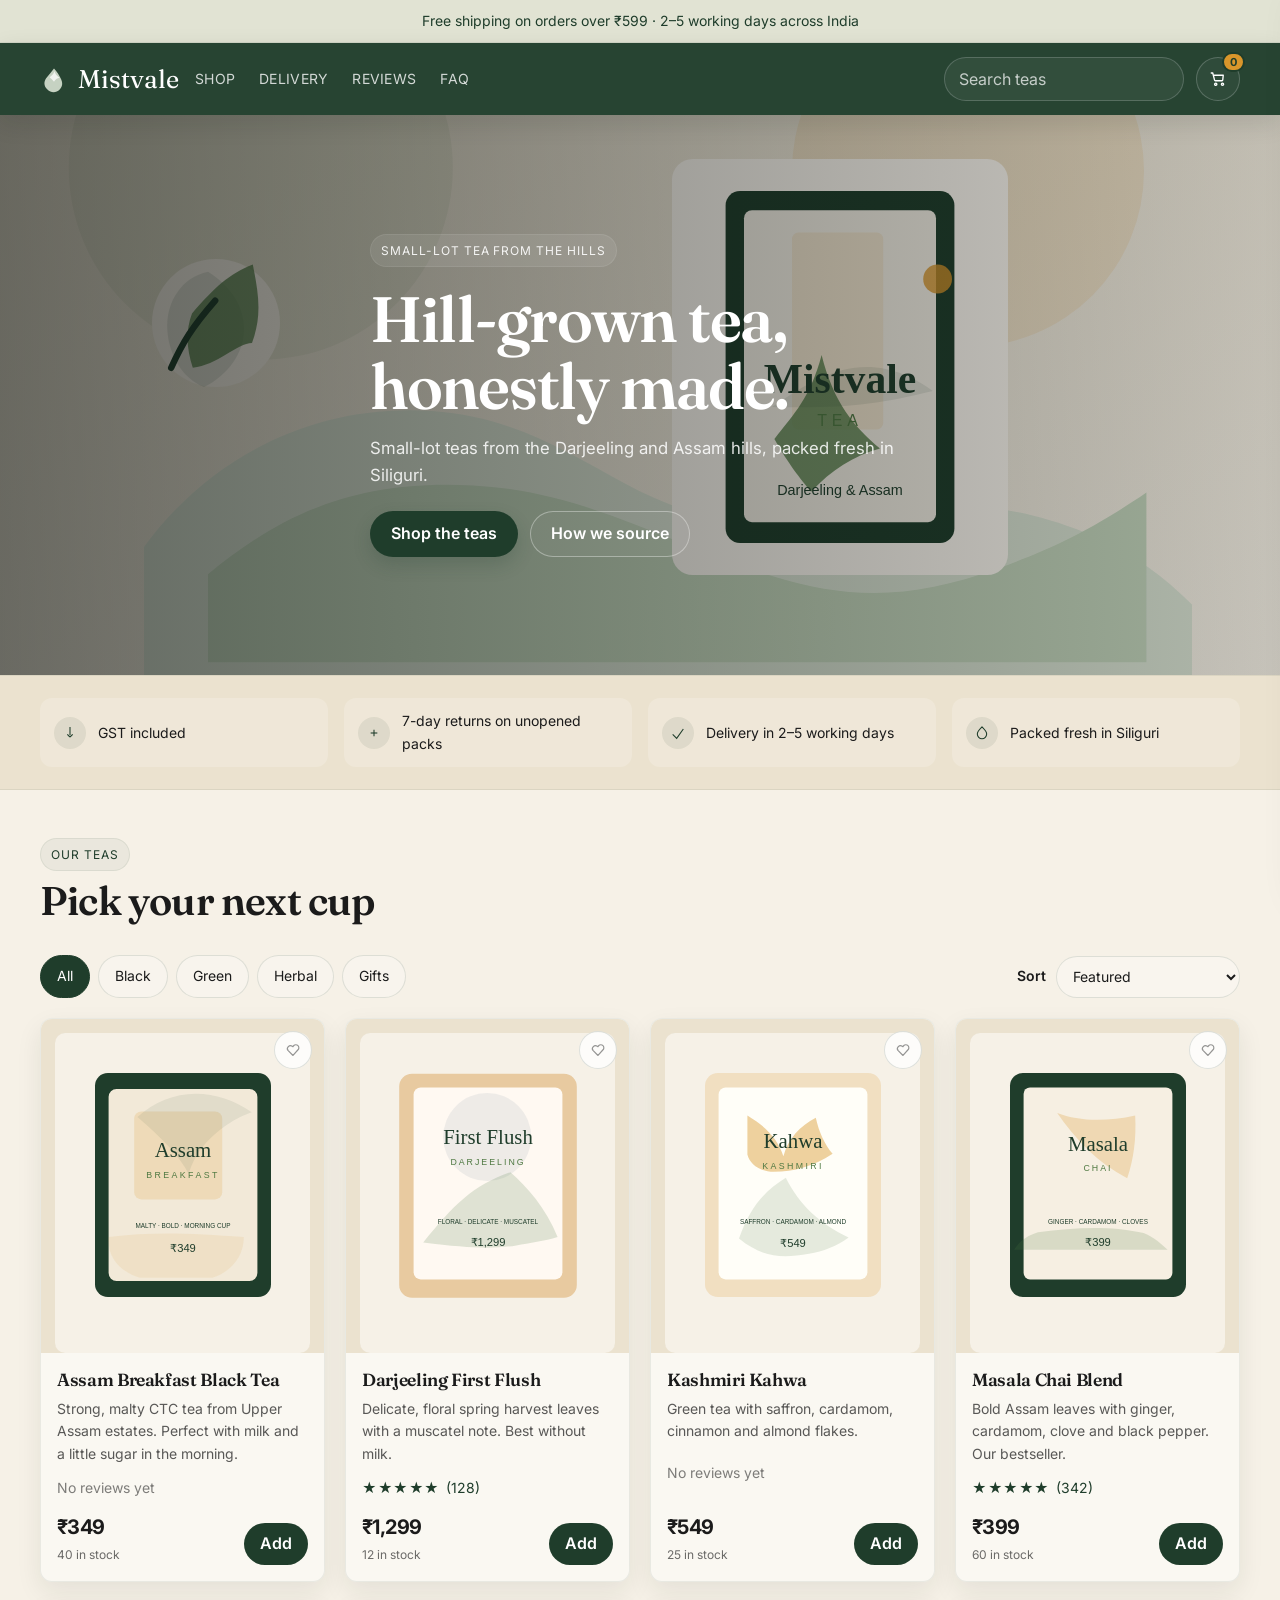
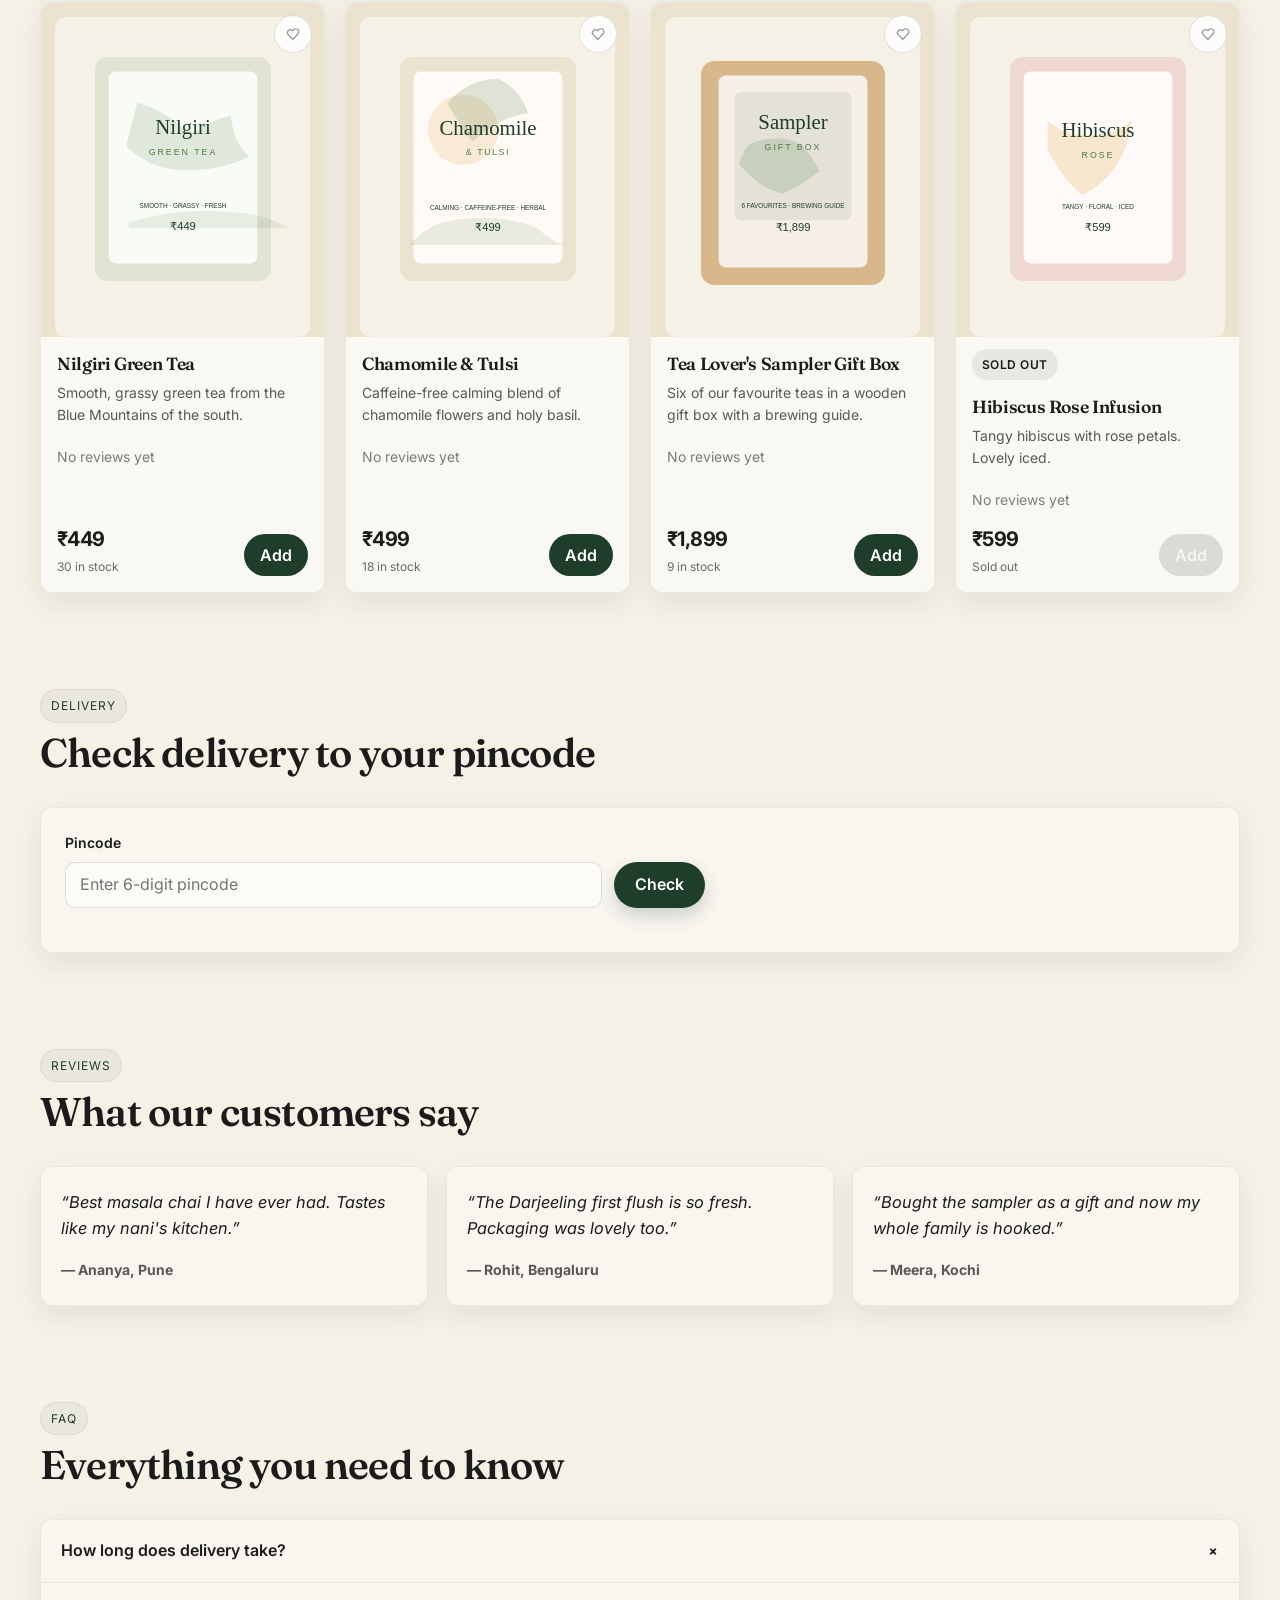
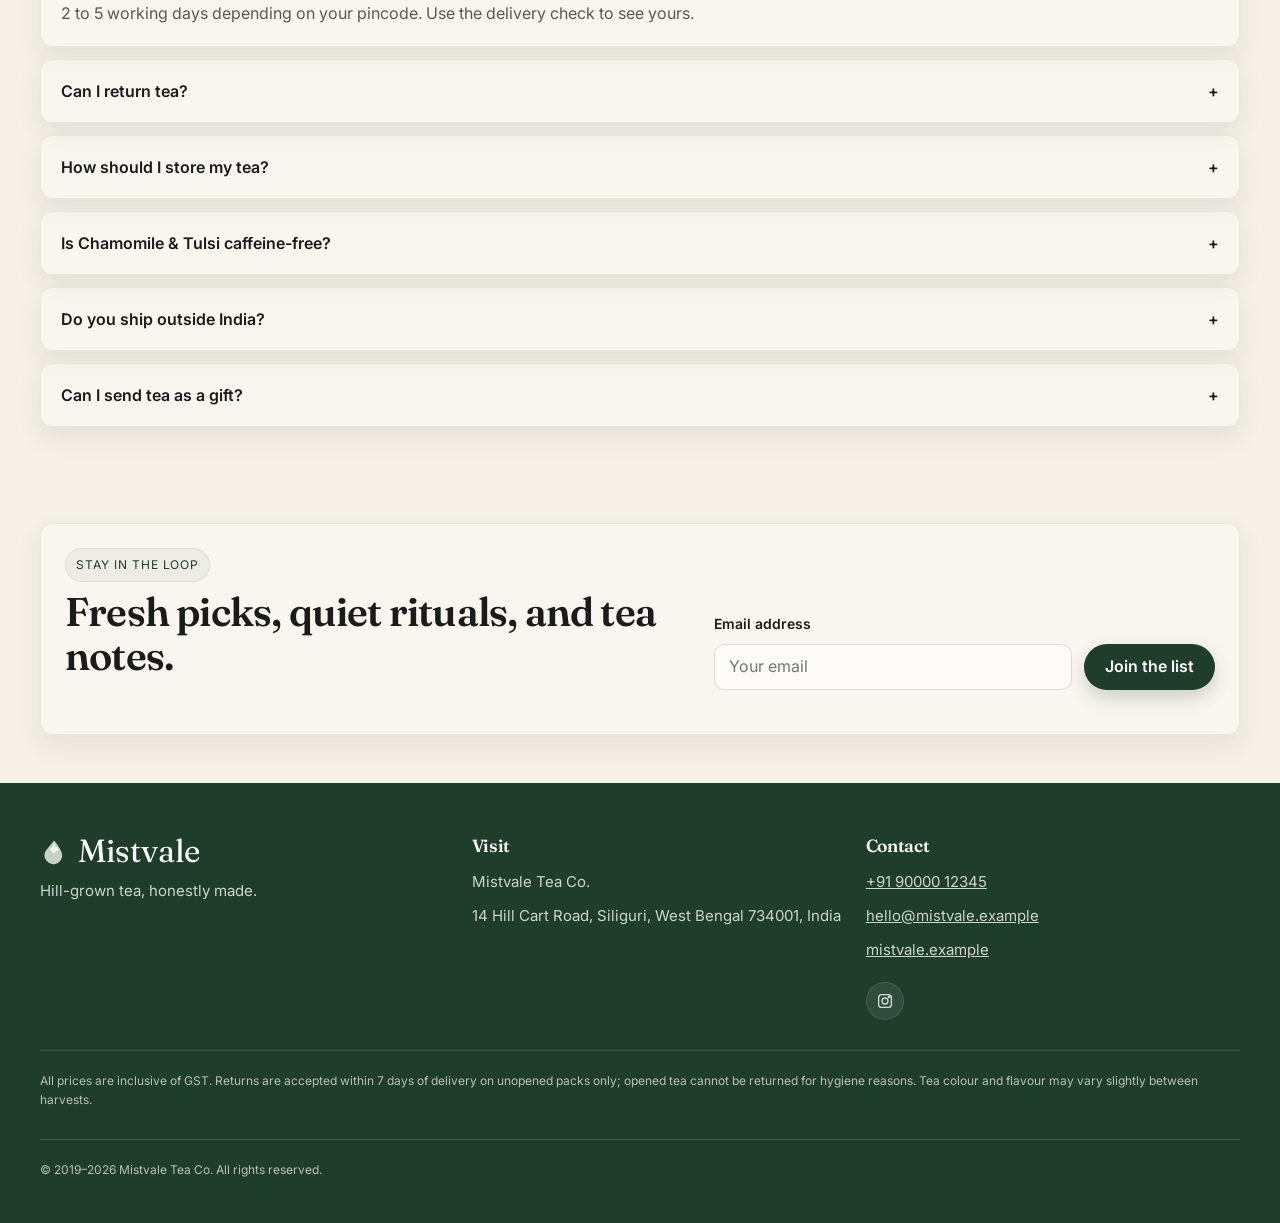
==== index.html @ 75af0602 "commpleted assessment" ====
﻿<!DOCTYPE html>
<html lang="en">
<head>
  <meta charset="utf-8">
  <meta name="viewport" content="width=device-width, initial-scale=1">
  <title>Mistvale Tea Co. — Hill-grown tea from Darjeeling & Assam</title>
  <meta name="description" content="Mistvale Tea Co. brings small-lot, hill-grown teas from Darjeeling and Assam to your cup. Discover black, green, herbal and gift blends made with care.">
  <link rel="canonical" href="https://mistvale.example/">
  <meta property="og:type" content="website">
  <meta property="og:title" content="Mistvale Tea Co. — Hill-grown tea from Darjeeling & Assam">
  <meta property="og:description" content="Hill-grown tea, honestly made. Small-lot teas from the Darjeeling and Assam hills, packed fresh in Siliguri.">
  <meta property="og:url" content="https://mistvale.example/">
  <meta property="og:image" content="https://mistvale.example/images/hero.svg">
  <meta property="og:site_name" content="Mistvale Tea Co.">
  <meta property="og:locale" content="en_IN">
  <meta name="twitter:card" content="summary_large_image">
  <meta name="twitter:title" content="Mistvale Tea Co. — Hill-grown tea from Darjeeling & Assam">
  <meta name="twitter:description" content="Hill-grown tea, honestly made. Small-lot teas from the Darjeeling and Assam hills, packed fresh in Siliguri.">
  <meta name="twitter:image" content="https://mistvale.example/images/hero.svg">
  <link rel="preconnect" href="https://fonts.googleapis.com">
  <link rel="preconnect" href="https://fonts.gstatic.com" crossorigin>
  <link rel="stylesheet" href="https://fonts.googleapis.com/css2?family=Fraunces:opsz,wght@9..144,400;9..144,600&family=Inter:wght@400;500;600;700&display=swap">
  <link rel="stylesheet" href="style.css">
</head>
<body>
  <div class="announcement">Free shipping on orders over ₹599 · 2–5 working days across India</div>

  <header class="header">
    <div class="container header-inner">
      <a href="#top" class="brand-mark" aria-label="Mistvale home">
        <svg viewBox="0 0 64 64" aria-hidden="true" focusable="false">
          <path d="M32 8c7 8 12 15 16 24 4 9 4 17-3 24-8 8-20 8-28 0-8-8-9-17-3-26C20 23 26 16 32 8z" fill="currentColor" opacity="0.9"/>
          <path d="M22 28c5-4 9-7 11-14 2 7 6 11 12 15-6 1-10 4-13 9-3-4-7-7-10-10z" fill="rgba(255,255,255,0.75)"/>
        </svg>
        <span>Mistvale</span>
      </a>

      <nav class="header-nav" aria-label="Main navigation">
        <a href="#shop">Shop</a>
        <a href="#delivery">Delivery</a>
        <a href="#reviews">Reviews</a>
        <a href="#faq">FAQ</a>
      </nav>

      <div class="header-tools">
        <label class="sr-only" for="header-search">Search teas</label>
        <input id="header-search" class="head-search" type="search" placeholder="Search teas" aria-label="Search teas">
        <button class="cart-toggle" type="button" id="cart-button" aria-label="Open cart">
          <svg width="18" height="18" viewBox="0 0 24 24" fill="none" aria-hidden="true" stroke="currentColor" stroke-width="1.8" stroke-linecap="round" stroke-linejoin="round"><circle cx="9" cy="19" r="1.5"></circle><circle cx="18" cy="19" r="1.5"></circle><path d="M3 4h2l2.4 9.5a1 1 0 0 0 1 .8h8.9a1 1 0 0 0 1-.76L19 7H7"></path></svg>
          <span class="cart-badge" id="cart-count" aria-live="polite">0</span>
        </button>
      </div>
    </div>
  </header>

  <main id="top">
    <section class="hero" aria-labelledby="hero-title">
      <div class="container hero-content">
        <div class="eyebrow">Small-lot tea from the hills</div>
        <h1 id="hero-title">Hill-grown tea, honestly made.</h1>
        <p>Small-lot teas from the Darjeeling and Assam hills, packed fresh in Siliguri.</p>
        <div class="hero-actions">
          <a class="btn" href="#shop">Shop the teas</a>
          <a class="btn-secondary" href="#about">How we source</a>
        </div>
      </div>
    </section>

    <section class="trust-strip" aria-label="Trust promises">
      <div class="container trust-list">
        <div class="trust-item"><span class="icon-box"><svg width="16" height="16" viewBox="0 0 24 24" fill="none" aria-hidden="true" stroke="currentColor" stroke-width="1.6"><path d="M12 3v12"></path><path d="M12 18l-4-4"></path><path d="M12 18l4-4"></path></svg></span> GST included</div>
        <div class="trust-item"><span class="icon-box"><svg width="16" height="16" viewBox="0 0 24 24" fill="none" aria-hidden="true" stroke="currentColor" stroke-width="1.6"><path d="M7 12h10"></path><path d="M12 7v10"></path></svg></span> 7-day returns on unopened packs</div>
        <div class="trust-item"><span class="icon-box"><svg width="16" height="16" viewBox="0 0 24 24" fill="none" aria-hidden="true" stroke="currentColor" stroke-width="1.6"><path d="M4 14l6 6 10-14"></path></svg></span> Delivery in 2–5 working days</div>
        <div class="trust-item"><span class="icon-box"><svg width="16" height="16" viewBox="0 0 24 24" fill="none" aria-hidden="true" stroke="currentColor" stroke-width="1.6"><path d="M12 3c3.5 3.5 7 6.5 7 10.5A7 7 0 1 1 5 13.5C5 9.5 8.5 6.5 12 3z"></path></svg></span> Packed fresh in Siliguri</div>
      </div>
    </section>

    <section class="section" id="shop">
      <div class="container">
        <div class="shop-header">
          <div>
            <p class="eyebrow" style="background: rgba(31,61,43,0.05); color: var(--tea-green); border-color: rgba(31,61,43,0.08); margin-bottom: 8px;">Our teas</p>
            <h2>Pick your next cup</h2>
          </div>
        </div>

        <div class="shop-controls">
          <div class="chip-row" id="category-filters" aria-label="Shop filters">
            <button class="chip active" type="button" data-category="all">All</button>
            <button class="chip" type="button" data-category="Black">Black</button>
            <button class="chip" type="button" data-category="Green">Green</button>
            <button class="chip" type="button" data-category="Herbal">Herbal</button>
            <button class="chip" type="button" data-category="Gifts">Gifts</button>
          </div>

          <div class="sort-wrap">
            <label for="sort-select">Sort</label>
            <select id="sort-select" aria-label="Sort products">
              <option value="featured">Featured</option>
              <option value="low">Price: low to high</option>
              <option value="high">Price: high to low</option>
              <option value="name">Name</option>
            </select>
          </div>
        </div>

        <div class="product-grid" id="product-grid" aria-live="polite"></div>
        <div id="empty-state" class="empty-state" hidden>No teas match that search yet. Try another blend or reset the filters.</div>
      </div>
    </section>

    <section class="section" id="delivery">
      <div class="container">
        <div class="shop-header">
          <div>
            <p class="eyebrow" style="background: rgba(31,61,43,0.05); color: var(--tea-green); border-color: rgba(31,61,43,0.08); margin-bottom: 8px;">Delivery</p>
            <h2>Check delivery to your pincode</h2>
          </div>
        </div>

        <div class="panel">
          <div class="delivery-box">
            <div class="field">
              <label for="delivery-pin">Pincode</label>
              <input id="delivery-pin" type="text" inputmode="numeric" maxlength="6" aria-describedby="delivery-result" placeholder="Enter 6-digit pincode">
            </div>
            <button class="btn" id="check-pin" type="button">Check</button>
          </div>
          <div id="delivery-result" class="delivery-result" aria-live="polite" role="status"></div>
        </div>
      </div>
    </section>

    <section class="section" id="reviews">
      <div class="container">
        <div class="shop-header">
          <div>
            <p class="eyebrow" style="background: rgba(31,61,43,0.05); color: var(--tea-green); border-color: rgba(31,61,43,0.08); margin-bottom: 8px;">Reviews</p>
            <h2>What our customers say</h2>
          </div>
        </div>

        <div class="reviews-grid">
          <article class="review-card">
            <p>“Best masala chai I have ever had. Tastes like my nani's kitchen.”</p>
            <strong>— Ananya, Pune</strong>
          </article>
          <article class="review-card">
            <p>“The Darjeeling first flush is so fresh. Packaging was lovely too.”</p>
            <strong>— Rohit, Bengaluru</strong>
          </article>
          <article class="review-card">
            <p>“Bought the sampler as a gift and now my whole family is hooked.”</p>
            <strong>— Meera, Kochi</strong>
          </article>
        </div>
      </div>
    </section>

    <section class="section" id="faq">
      <div class="container">
        <div class="shop-header">
          <div>
            <p class="eyebrow" style="background: rgba(31,61,43,0.05); color: var(--tea-green); border-color: rgba(31,61,43,0.08); margin-bottom: 8px;">FAQ</p>
            <h2>Everything you need to know</h2>
          </div>
        </div>

        <div class="faq-list">
          <details class="faq-item" open>
            <summary><span>How long does delivery take?</span><span aria-hidden="true">+</span></summary>
            <div class="faq-answer">2 to 5 working days depending on your pincode. Use the delivery check to see yours.</div>
          </details>
          <details class="faq-item">
            <summary><span>Can I return tea?</span><span aria-hidden="true">+</span></summary>
            <div class="faq-answer">Unopened packs can be returned within 7 days of delivery. Opened tea cannot be returned for hygiene reasons.</div>
          </details>
          <details class="faq-item">
            <summary><span>How should I store my tea?</span><span aria-hidden="true">+</span></summary>
            <div class="faq-answer">In an airtight container, away from light, heat and strong smells. It tastes best within 6 months of opening.</div>
          </details>
          <details class="faq-item">
            <summary><span>Is Chamomile &amp; Tulsi caffeine-free?</span><span aria-hidden="true">+</span></summary>
            <div class="faq-answer">Yes, it is a caffeine-free herbal blend.</div>
          </details>
          <details class="faq-item">
            <summary><span>Do you ship outside India?</span><span aria-hidden="true">+</span></summary>
            <div class="faq-answer">Not yet. We currently deliver within India only.</div>
          </details>
          <details class="faq-item">
            <summary><span>Can I send tea as a gift?</span><span aria-hidden="true">+</span></summary>
            <div class="faq-answer">Yes. The Tea Lover's Sampler comes in a wooden gift box with a brewing guide.</div>
          </details>
        </div>
      </div>
    </section>

    <section class="section" id="newsletter">
      <div class="container">
        <div class="newsletter-wrap">
          <div class="newsletter-inner">
            <div>
              <p class="eyebrow" style="background: rgba(31,61,43,0.05); color: var(--tea-green); border-color: rgba(31,61,43,0.08); margin-bottom: 8px;">Stay in the loop</p>
              <h2>Fresh picks, quiet rituals, and tea notes.</h2>
            </div>
            <form class="newsletter-form" id="newsletter-form" novalidate>
              <div class="field newsletter-field">
                <label for="newsletter-email">Email address</label>
                <input id="newsletter-email" type="email" placeholder="Your email" aria-describedby="newsletter-message">
              </div>
              <button class="btn" type="submit">Join the list</button>
            </form>
          </div>
          <div id="newsletter-message" class="form-message" aria-live="polite"></div>
        </div>
      </div>
    </section>
  </main>

  <footer class="footer">
    <div class="container">
      <div class="footer-grid">
        <div class="footer-brand">
          <div class="brand-mark" aria-label="Mistvale Tea Co.">
            <svg viewBox="0 0 64 64" aria-hidden="true" focusable="false">
              <path d="M32 8c7 8 12 15 16 24 4 9 4 17-3 24-8 8-20 8-28 0-8-8-9-17-3-26C20 23 26 16 32 8z" fill="currentColor" opacity="0.9"/>
              <path d="M22 28c5-4 9-7 11-14 2 7 6 11 12 15-6 1-10 4-13 9-3-4-7-7-10-10z" fill="rgba(255,255,255,0.75)"/>
            </svg>
            <span>Mistvale</span>
          </div>
          <p>Hill-grown tea, honestly made.</p>
        </div>

        <div class="footer-col">
          <h3>Visit</h3>
          <p>Mistvale Tea Co.</p>
          <p>14 Hill Cart Road, Siliguri, West Bengal 734001, India</p>
        </div>

        <div class="footer-col">
          <h3>Contact</h3>
          <p><a href="tel:+919000012345">+91 90000 12345</a></p>
          <p><a href="mailto:hello@mistvale.example">hello@mistvale.example</a></p>
          <p><a href="https://mistvale.example">mistvale.example</a></p>
          <div class="footer-socials">
            <a class="social-link" href="https://instagram.com/mistvale.example" aria-label="Mistvale on Instagram">
              <svg width="18" height="18" viewBox="0 0 24 24" fill="none" aria-hidden="true" stroke="currentColor" stroke-width="1.8"><rect x="3.5" y="3.5" width="17" height="17" rx="4"></rect><circle cx="12" cy="12" r="4"></circle><circle cx="17.5" cy="6.5" r="1"></circle></svg>
            </a>
          </div>
        </div>
      </div>

      <p class="legal">All prices are inclusive of GST. Returns are accepted within 7 days of delivery on unopened packs only; opened tea cannot be returned for hygiene reasons. Tea colour and flavour may vary slightly between harvests.</p>
      <p class="legal">© 2019–2026 Mistvale Tea Co. All rights reserved.</p>
    </div>
  </footer>

  <div class="cart-overlay" id="cart-overlay" aria-hidden="true"></div>

  <aside class="cart-drawer" id="cart-drawer" aria-label="Shopping cart" aria-live="polite">
    <div class="cart-header">
      <h3>Your cart</h3>
      <button class="icon-button" type="button" aria-label="Close cart" id="close-cart" style="width:36px;height:36px;border:none;border-radius:50%;background:rgba(31,61,43,0.08);color:var(--ink);font-size:1.5rem;line-height:1;">×</button>
    </div>
    <div class="cart-body">
      <div id="cart-items"></div>
    </div>
    <div class="cart-footer">
      <div class="cart-totals" id="cart-totals"></div>
      <div class="coupon-form">
        <label class="sr-only" for="coupon-input">Coupon code</label>
        <input id="coupon-input" type="text" placeholder="Coupon code">
        <button class="btn" id="apply-coupon" type="button">Apply</button>
      </div>
      <p class="shipping-alert" id="shipping-alert"></p>
      <button class="btn" id="checkout-button" type="button">Checkout</button>
    </div>
  </aside>

  <div class="quickview" id="quickview" aria-hidden="true">
    <div class="quickview-card" role="dialog" aria-modal="true" aria-label="Quick view product">
      <button class="quickview-close" type="button" id="close-quickview" aria-label="Close product quick view">×</button>
      <div class="quickview-grid" id="quickview-content"></div>
    </div>
  </div>

  <div id="toast" class="toast" aria-live="polite" role="status"></div>

  <form id="checkout-form" action="https://mistvale.example/cart/checkout" method="POST" style="display:none;">
    <input type="hidden" name="items">
    <input type="hidden" name="coupon">
  </form>

  <script src="script.js" defer></script>
</body>
</html>
---- style.css ----
:root {
  --tea-green: #1f3d2b;
  --leaf: #4f7942;
  --cream: #f6f1e7;
  --parchment: #ebe2cf;
  --saffron: #d9962b;
  --ink: #1b1b1b;
  --error: #b3261e;
  --muted: rgba(27, 27, 27, 0.72);
  --line: rgba(31, 61, 43, 0.12);
  --shadow: 0 10px 26px rgba(24, 32, 25, 0.08);
  --radius: 12px;
  --max-width: 1200px;
  --transition-duration: 220ms;
}

* { box-sizing: border-box; }

html { scroll-behavior: smooth; }

body {
  margin: 0;
  background: var(--cream);
  color: var(--ink);
  font-family: 'Inter', Arial, sans-serif;
  font-size: 16px;
  line-height: 1.6;
  text-rendering: optimizeLegibility;
  -webkit-font-smoothing: antialiased;
}

img { max-width: 100%; display: block; }

a { color: inherit; }
button, input, select { font: inherit; }
button { cursor: pointer; }
input, select { border: 1px solid var(--line); border-radius: 10px; background: #fff; color: var(--ink); }
[disabled] { cursor: not-allowed; opacity: 0.6; }

h1, h2, h3, h4 { margin: 0 0 12px; font-family: 'Fraunces', Georgia, serif; font-weight: 600; letter-spacing: -0.02em; }
h1 { font-size: clamp(40px, 6vw, 64px); line-height: 1.05; }
h2 { font-size: clamp(28px, 4vw, 40px); line-height: 1.1; }
h3 { font-size: 22px; line-height: 1.2; }
p { margin: 0 0 16px; }

.container {
  width: min(var(--max-width), calc(100% - 32px));
  margin: 0 auto;
}

.sr-only {
  position: absolute;
  width: 1px;
  height: 1px;
  padding: 0;
  margin: -1px;
  overflow: hidden;
  clip: rect(0, 0, 0, 0);
  white-space: nowrap;
  border: 0;
}

.announcement {
  background: rgba(79, 121, 66, 0.12);
  border-bottom: 1px solid rgba(31, 61, 43, 0.08);
  color: var(--tea-green);
  font-size: 14px;
  text-align: center;
  padding: 10px 16px;
}

.header {
  position: sticky;
  top: 0;
  z-index: 30;
  background: rgba(31, 61, 43, 0.96);
  backdrop-filter: blur(8px);
  color: #fff;
  box-shadow: 0 8px 24px rgba(16, 22, 19, 0.12);
}

.header-inner {
  display: flex;
  align-items: center;
  justify-content: space-between;
  min-height: 72px;
  gap: 16px;
}

.brand-mark {
  display: inline-flex;
  align-items: center;
  gap: 10px;
  color: #fff;
  text-decoration: none;
  font-family: 'Fraunces', Georgia, serif;
  font-size: 1.6rem;
  line-height: 1;
}

.brand-mark svg {
  width: 28px;
  height: 28px;
  color: #d8e2d2;
}

.header-nav {
  display: flex;
  align-items: center;
  gap: 24px;
  color: rgba(255, 255, 255, 0.8);
  font-size: 14px;
  letter-spacing: 0.02em;
  text-transform: uppercase;
}

.header-nav a {
  text-decoration: none;
  transition: color var(--transition-duration) ease;
}

.header-nav a:hover,
.header-nav a:focus-visible { color: #fff; }

.header-tools {
  display: flex;
  align-items: center;
  gap: 12px;
  margin-left: auto;
}

.search-trigger {
  display: inline-flex;
  align-items: center;
  justify-content: center;
  width: 44px;
  height: 44px;
  border-radius: 999px;
  border: 1px solid rgba(255, 255, 255, 0.2);
  background: rgba(255, 255, 255, 0.04);
  color: #fff;
  transition: background-color var(--transition-duration) ease, transform var(--transition-duration) ease, border-color var(--transition-duration) ease;
}

.head-search {
  width: min(240px, 38vw);
  border: 1px solid rgba(255, 255, 255, 0.18);
  background: rgba(255, 255, 255, 0.05);
  color: #fff;
  height: 44px;
  padding: 0 14px;
  border-radius: 999px;
  outline: none;
  transition: border-color var(--transition-duration) ease, box-shadow var(--transition-duration) ease;
}

.head-search::placeholder { color: rgba(255, 255, 255, 0.72); }
.head-search:focus-visible {
  border-color: var(--saffron);
  box-shadow: 0 0 0 2px rgba(217, 150, 43, 0.35);
}

.cart-toggle {
  position: relative;
  width: 44px;
  height: 44px;
  border: 1px solid rgba(255,255,255,0.2);
  border-radius: 50%;
  display: inline-flex;
  align-items: center;
  justify-content: center;
  background: rgba(255,255,255,0.04);
  color: #fff;
  transition: background-color var(--transition-duration) ease, transform var(--transition-duration) ease;
}

.cart-badge {
  position: absolute;
  top: -6px;
  right: -6px;
  min-width: 20px;
  height: 20px;
  border-radius: 999px;
  background: var(--saffron);
  color: var(--tea-green);
  font-size: 11px;
  font-weight: 700;
  display: grid;
  place-items: center;
  padding: 0 6px;
  border: 2px solid var(--tea-green);
}

.header-button:hover,
.cart-toggle:hover,
.search-trigger:hover { transform: translateY(-1px); }

.section {
  padding: 48px 0;
}

.hero {
  position: relative;
  background: url('images/hero.svg') center/cover no-repeat;
  min-height: 560px;
  display: flex;
  align-items: center;
  isolation: isolate;
}

.hero::before {
  content: "";
  position: absolute;
  inset: 0;
  background: linear-gradient(90deg, rgba(9, 14, 12, 0.58), rgba(9, 14, 12, 0.2));
  z-index: -1;
}

.hero-content {
  max-width: 540px;
  color: #fff;
  padding: 48px 0;
}

.eyebrow {
  display: inline-flex;
  align-items: center;
  gap: 8px;
  background: rgba(255,255,255,0.08);
  border: 1px solid rgba(255,255,255,0.08);
  border-radius: 999px;
  padding: 6px 10px;
  color: rgba(255,255,255,0.9);
  font-size: 12px;
  letter-spacing: 0.08em;
  text-transform: uppercase;
  margin-bottom: 18px;
}

.hero p {
  font-size: 1.05rem;
  color: rgba(255,255,255,0.86);
  margin: 16px 0 22px;
}

.hero-actions {
  display: flex;
  flex-wrap: wrap;
  gap: 12px;
  align-items: center;
}

.btn,
.btn-secondary,
.chip,
.qty-button,
.wishlist-btn,
.icon-button {
  transition: background-color var(--transition-duration) ease, border-color var(--transition-duration) ease, color var(--transition-duration) ease, transform var(--transition-duration) ease, box-shadow var(--transition-duration) ease, opacity var(--transition-duration) ease;
}

.btn {
  display: inline-flex;
  align-items: center;
  justify-content: center;
  min-height: 46px;
  padding: 0 20px;
  border: 1px solid transparent;
  border-radius: 999px;
  background: var(--tea-green);
  color: #fff;
  text-decoration: none;
  font-weight: 600;
  box-shadow: 0 8px 18px rgba(31, 61, 43, 0.2);
}

.btn-secondary {
  display: inline-flex;
  align-items: center;
  justify-content: center;
  min-height: 46px;
  padding: 0 20px;
  border: 1px solid rgba(255,255,255,0.35);
  border-radius: 999px;
  background: rgba(255,255,255,0.03);
  color: #fff;
  text-decoration: none;
  font-weight: 600;
}

.btn:hover,
.btn-secondary:hover,
.chip:hover,
.qty-button:hover,
.wishlist-btn:hover,
.icon-button:hover { transform: translateY(-1px); }

.btn:focus-visible,
.btn-secondary:focus-visible,
.chip:focus-visible,
.qty-button:focus-visible,
.wishlist-btn:focus-visible,
.icon-button:focus-visible,
.head-search:focus-visible,
.cart-toggle:focus-visible,
.search-trigger:focus-visible,
input:focus-visible,
select:focus-visible,
summary:focus-visible,
.faq-item:focus-within {
  outline: 2px solid var(--saffron);
  outline-offset: 2px;
}

.btn:active,
.btn-secondary:active,
.chip:active,
.qty-button:active,
.wishlist-btn:active,
.icon-button:active { transform: translateY(0); }

.trust-strip {
  background: var(--parchment);
  border-top: 1px solid rgba(31, 61, 43, 0.08);
  border-bottom: 1px solid rgba(31, 61, 43, 0.08);
}

.trust-list {
  display: grid;
  grid-template-columns: repeat(4, minmax(0, 1fr));
  gap: 16px;
  padding: 22px 0;
}

.trust-item {
  display: flex;
  align-items: center;
  gap: 12px;
  background: rgba(255, 255, 255, 0.18);
  border-radius: var(--radius);
  padding: 12px 14px;
  color: var(--ink);
  font-size: 14px;
}

.icon-box {
  width: 32px;
  height: 32px;
  border-radius: 50%;
  background: rgba(31, 61, 43, 0.08);
  display: grid;
  place-items: center;
  color: var(--tea-green);
  flex-shrink: 0;
}

.shop-header {
  display: flex;
  align-items: end;
  justify-content: space-between;
  gap: 16px;
  margin-bottom: 20px;
}

.shop-controls {
  display: flex;
  flex-wrap: wrap;
  align-items: center;
  justify-content: space-between;
  gap: 16px;
  margin-bottom: 20px;
}

.chip-row {
  display: flex;
  flex-wrap: wrap;
  gap: 8px;
}

.chip {
  border: 1px solid rgba(31, 61, 43, 0.12);
  background: rgba(255,255,255,0.26);
  color: var(--ink);
  border-radius: 999px;
  padding: 9px 16px;
  font-size: 14px;
  min-height: 40px;
}

.chip.active {
  background: var(--tea-green);
  color: #fff;
  border-color: var(--tea-green);
}

.sort-wrap {
  display: flex;
  align-items: center;
  gap: 10px;
  font-size: 14px;
  color: var(--muted);
}

.sort-wrap select {
  min-width: 184px;
  height: 42px;
  padding: 0 12px;
  border-radius: 999px;
  border-color: rgba(31, 61, 43, 0.12);
  background: rgba(255,255,255,0.3);
}

.product-grid {
  display: grid;
  grid-template-columns: repeat(2, minmax(0, 1fr));
  gap: 20px;
  align-items: stretch;
}

.empty-state {
  margin-top: 18px;
  background: rgba(255,255,255,0.38);
  border: 1px solid rgba(31,61,43,0.08);
  border-radius: var(--radius);
  box-shadow: var(--shadow);
  color: var(--muted);
  font-size: 1rem;
  padding: 24px 20px;
  text-align: center;
}

.product-card {
  position: relative;
  display: flex;
  flex-direction: column;
  background: rgba(255,255,255,0.48);
  border: 1px solid rgba(31,61,43,0.08);
  border-radius: var(--radius);
  box-shadow: var(--shadow);
  overflow: hidden;
  transition: transform var(--transition-duration) ease, box-shadow var(--transition-duration) ease;
}

.product-card:hover { transform: translateY(-2px); box-shadow: 0 14px 32px rgba(19, 27, 23, 0.12); }

.wishlist-btn {
  position: absolute;
  top: 12px;
  right: 12px;
  width: 38px;
  height: 38px;
  border: 1px solid rgba(31,61,43,0.14);
  border-radius: 50%;
  background: rgba(255,255,255,0.8);
  color: rgba(27,27,27,0.46);
  display: grid;
  place-items: center;
  z-index: 2;
}

.wishlist-btn[aria-pressed="true"] { color: var(--error); background: rgba(179, 38, 30, 0.08); }

.product-image-wrap {
  background: var(--parchment);
  padding: 14px 14px 0;
}

.product-image {
  width: 100%;
  aspect-ratio: 1;
  object-fit: cover;
  border-radius: 10px;
  cursor: pointer;
  background: rgba(0,0,0,0.03);
}

.badge {
  display: inline-flex;
  align-items: center;
  padding: 6px 10px;
  border-radius: 999px;
  font-size: 12px;
  font-weight: 600;
  letter-spacing: 0.04em;
  text-transform: uppercase;
  background: rgba(31, 61, 43, 0.08);
  color: var(--tea-green);
  margin: 12px 0 0 16px;
  width: fit-content;
}

.badge.sold-out {
  background: rgba(27,27,27,0.08);
  color: var(--ink);
}

.product-body {
  display: flex;
  flex: 1;
  flex-direction: column;
  padding: 16px;
}

.product-meta {
  display: flex;
  justify-content: space-between;
  gap: 12px;
  align-items: center;
  margin-bottom: 8px;
}

.product-name {
  font-size: 1.1rem;
  font-weight: 600;
  font-family: 'Fraunces', Georgia, serif;
  margin: 0;
}

.product-desc {
  color: var(--muted);
  font-size: 14px;
  margin-bottom: 12px;
  min-height: 52px;
}

.rating-row {
  display: flex;
  align-items: center;
  gap: 6px;
  color: var(--tea-green);
  font-size: 14px;
  margin-bottom: 12px;
}

.rating-row .stars { letter-spacing: 0.04em; }
.rating-row.muted { color: rgba(27,27,27,0.56); }

.product-footer {
  display: flex;
  justify-content: space-between;
  align-items: end;
  gap: 16px;
  margin-top: auto;
}

.price-group {
  display: flex;
  flex-direction: column;
  gap: 2px;
}

.price {
  font-size: 1.25rem;
  font-weight: 700;
  color: var(--ink);
  letter-spacing: -0.03em;
}

.stock { color: rgba(27,27,27,0.64); font-size: 12px; }

.product-add {
  border: none;
  border-radius: 999px;
  min-height: 42px;
  padding: 0 16px;
  background: var(--tea-green);
  color: #fff;
  font-weight: 600;
}

.product-add[disabled] {
  background: rgba(31,61,43,0.25);
  color: rgba(255,255,255,0.8);
}

.panel {
  background: rgba(255,255,255,0.38);
  border: 1px solid rgba(31,61,43,0.08);
  border-radius: var(--radius);
  padding: 24px;
  box-shadow: var(--shadow);
}

.delivery-box {
  display: grid;
  grid-template-columns: 1fr auto;
  gap: 12px;
  align-items: end;
  max-width: 640px;
}

.field {
  display: flex;
  flex-direction: column;
  gap: 8px;
}

label {
  font-size: 14px;
  font-weight: 600;
  color: var(--ink);
}

input[type="text"],
input[type="email"],
input[type="number"] {
  width: 100%;
  min-height: 46px;
  padding: 0 14px;
  border-radius: 10px;
  border: 1px solid rgba(31,61,43,0.14);
  background: rgba(255,255,255,0.52);
  color: var(--ink);
}

.delivery-result,
.form-message,
.toast {
  font-size: 14px;
  line-height: 1.5;
  min-height: 20px;
}

.delivery-result.error,
.form-message.error { color: var(--error); }
.delivery-result.success,
.form-message.success { color: var(--leaf); }

.reviews-grid {
  display: grid;
  grid-template-columns: repeat(3, minmax(0, 1fr));
  gap: 18px;
}

.review-card {
  background: rgba(255,255,255,0.38);
  border: 1px solid rgba(31,61,43,0.08);
  border-radius: var(--radius);
  padding: 22px 20px;
  box-shadow: var(--shadow);
}

.review-card p {
  font-size: 1.02rem;
  color: var(--ink);
  margin-bottom: 16px;
  font-style: italic;
}

.review-card strong {
  font-size: 14px;
  color: var(--muted);
}

.faq-list {
  display: grid;
  gap: 12px;
}

.faq-item {
  background: rgba(255,255,255,0.38);
  border: 1px solid rgba(31,61,43,0.08);
  border-radius: var(--radius);
  overflow: hidden;
  box-shadow: var(--shadow);
}

.faq-item summary {
  list-style: none;
  cursor: pointer;
  display: flex;
  align-items: center;
  justify-content: space-between;
  min-height: 62px;
  padding: 18px 20px;
  font-weight: 600;
  color: var(--ink);
}

.faq-item summary::-webkit-details-marker { display: none; }
.faq-item[open] summary { border-bottom: 1px solid rgba(31,61,43,0.08); }

.faq-item summary span:last-child {
  display: inline-flex;
  transition: transform var(--transition-duration) ease;
}

.faq-item[open] summary span:last-child { transform: rotate(45deg); }

.faq-answer {
  padding: 18px 20px 20px;
  color: var(--muted);
}

.newsletter-wrap {
  background: rgba(255,255,255,0.38);
  border: 1px solid rgba(31,61,43,0.08);
  border-radius: var(--radius);
  box-shadow: var(--shadow);
  padding: 24px;
}

.newsletter-inner {
  display: flex;
  align-items: end;
  gap: 16px;
  justify-content: space-between;
}

.newsletter-form {
  display: flex;
  gap: 12px;
  align-items: end;
  width: min(560px, 100%);
}

.newsletter-field {
  flex: 1;
  min-width: 0;
}

.footer {
  background: var(--tea-green);
  color: rgba(255,255,255,0.9);
  padding: 52px 0 28px;
}

.footer-grid {
  display: grid;
  grid-template-columns: 1.1fr 1fr 1fr;
  gap: 20px;
  align-items: start;
}

.footer-brand {
  display: flex;
  flex-direction: column;
  gap: 12px;
}

.footer-brand .brand-mark {
  font-size: 2rem;
}

.footer-brand p,
.footer-col p,
.footer-col a {
  color: rgba(255,255,255,0.78);
  margin: 0;
  font-size: 15px;
}

.footer-col {
  display: flex;
  flex-direction: column;
  gap: 10px;
}

.footer-col h3 {
  color: #fff;
  margin: 0 0 4px;
  font-size: 1.1rem;
}

.footer-socials {
  display: flex;
  flex-wrap: wrap;
  gap: 10px;
  margin-top: 10px;
}

.social-link {
  width: 38px;
  height: 38px;
  border-radius: 50%;
  display: grid;
  place-items: center;
  background: rgba(255,255,255,0.08);
  color: #fff;
  border: 1px solid rgba(255,255,255,0.1);
  text-decoration: none;
}

.legal {
  margin-top: 30px;
  padding-top: 20px;
  border-top: 1px solid rgba(255,255,255,0.14);
  color: rgba(255,255,255,0.68);
  font-size: 12px;
  line-height: 1.6;
}

.cart-overlay {
  position: fixed;
  inset: 0;
  background: rgba(24, 28, 24, 0.24);
  opacity: 0;
  visibility: hidden;
  transition: opacity var(--transition-duration) ease, visibility var(--transition-duration) ease;
  z-index: 40;
}

.cart-overlay.open { opacity: 1; visibility: visible; }

.cart-drawer {
  position: fixed;
  top: 0;
  right: 0;
  width: min(420px, 100%);
  height: 100vh;
  background: #fff;
  box-shadow: -18px 0 40px rgba(19, 27, 22, 0.12);
  transform: translateX(110%);
  transition: transform 250ms ease;
  z-index: 50;
  display: flex;
  flex-direction: column;
}

.cart-drawer.open { transform: translateX(0); }

.cart-header,
.cart-footer {
  padding: 18px 20px;
  border-bottom: 1px solid rgba(31,61,43,0.08);
}

.cart-header {
  display: flex;
  justify-content: space-between;
  align-items: center;
  background: rgba(246, 241, 231, 0.6);
}

.cart-body {
  flex: 1;
  overflow-y: auto;
  padding: 18px 20px;
}

.cart-item {
  display: grid;
  grid-template-columns: 1fr auto;
  gap: 12px;
  padding: 12px 0;
  border-bottom: 1px solid rgba(31,61,43,0.08);
}

.cart-item-info h4 {
  margin: 0 0 4px;
  font-size: 1rem;
  font-family: 'Fraunces', Georgia, serif;
}

.cart-item-info .small {
  color: var(--muted);
  font-size: 14px;
}

.qty-control {
  display: inline-flex;
  align-items: center;
  gap: 8px;
  margin-top: 8px;
}

.qty-button {
  width: 30px;
  height: 30px;
  border-radius: 50%;
  border: 1px solid rgba(31,61,43,0.15);
  background: #fff;
  color: var(--ink);
}

.qty-value {
  min-width: 18px;
  text-align: center;
  font-weight: 600;
}

.remove-link {
  color: var(--error);
  font-size: 13px;
  text-decoration: none;
}

.cart-totals {
  display: grid;
  gap: 8px;
  margin-top: 14px;
  padding-top: 12px;
  border-top: 1px solid rgba(31,61,43,0.06);
}

.tot-row {
  display: flex;
  justify-content: space-between;
  gap: 12px;
  font-size: 14px;
  color: var(--muted);
}

.tot-row strong { color: var(--ink); }

.coupon-form {
  display: grid;
  grid-template-columns: 1fr auto;
  gap: 10px;
  margin: 10px 0 14px;
}

.cart-footer {
  border-bottom: none;
  background: rgba(246,241,231,0.7);
  display: grid;
  gap: 12px;
}

.shipping-alert {
  font-size: 13px;
  color: var(--muted);
  margin: 0;
}

.toast {
  position: fixed;
  left: 50%;
  bottom: 24px;
  transform: translateX(-50%) translateY(20px);
  background: rgba(27,27,27,0.92);
  color: #fff;
  padding: 12px 16px;
  border-radius: 999px;
  font-size: 14px;
  opacity: 0;
  transition: opacity var(--transition-duration) ease, transform var(--transition-duration) ease;
  z-index: 80;
  pointer-events: none;
  max-width: min(520px, calc(100vw - 32px));
  text-align: center;
}

.toast.show {
  opacity: 1;
  transform: translateX(-50%) translateY(0);
}

.quickview {
  position: fixed;
  inset: 0;
  background: rgba(23, 28, 24, 0.42);
  opacity: 0;
  visibility: hidden;
  transition: opacity var(--transition-duration) ease, visibility var(--transition-duration) ease;
  display: grid;
  place-items: center;
  z-index: 90;
}

.quickview.open { opacity: 1; visibility: visible; }

.quickview-card {
  position: relative;
  width: min(760px, calc(100vw - 32px));
  background: #fff;
  border-radius: 20px;
  padding: 20px;
  box-shadow: 0 18px 48px rgba(17, 22, 18, 0.18);
}

.quickview-close {
  position: absolute;
  top: 16px;
  right: 16px;
  width: 36px;
  height: 36px;
  border-radius: 50%;
  border: none;
  background: rgba(31,61,43,0.08);
  font-size: 1.5rem;
  line-height: 1;
  color: var(--ink);
}

.quickview-grid {
  display: grid;
  grid-template-columns: minmax(220px, 320px) minmax(0, 1fr);
  gap: 24px;
  align-items: center;
}

.quickview-image {
  width: 100%;
  aspect-ratio: 1;
  object-fit: cover;
  border-radius: 12px;
  background: var(--parchment);
}

.quickview-body h3 { margin-bottom: 10px; }
.quickview-body p { margin-bottom: 12px; }

@media (min-width: 720px) {
  .product-grid { grid-template-columns: repeat(2, minmax(0, 1fr)); }
}

@media (min-width: 1040px) {
  .product-grid { grid-template-columns: repeat(3, minmax(0, 1fr)); }
}

@media (min-width: 1200px) {
  .product-grid { grid-template-columns: repeat(4, minmax(0, 1fr)); }
}

@media (max-width: 840px) {
  .header-inner {
    flex-wrap: wrap;
    padding: 12px 0;
  }

  .header-nav {
    order: 3;
    width: 100%;
    justify-content: space-between;
    gap: 12px;
  }

  .trust-list,
  .reviews-grid,
  .footer-grid,
  .quickview-grid {
    grid-template-columns: 1fr;
  }

  .newsletter-inner,
  .shop-header,
  .delivery-box {
    display: block;
  }

  .newsletter-form {
    display: grid;
    width: 100%;
  }
}

@media (max-width: 600px) {
  .section { padding: 48px 0; }
  .header-nav { font-size: 12px; }
  .head-search { width: min(100%, 180px); }
  .hero { min-height: 480px; }
  .hero-content { padding: 32px 0; }
  .product-grid { grid-template-columns: repeat(2, minmax(0, 1fr)); }
  .sort-wrap { width: 100%; justify-content: space-between; }
  .sort-wrap select { flex: 1; }
}

@media (prefers-reduced-motion: reduce) {
  *, *::before, *::after {
    animation: none !important;
    transition: none !important;
    scroll-behavior: auto !important;
  }
}
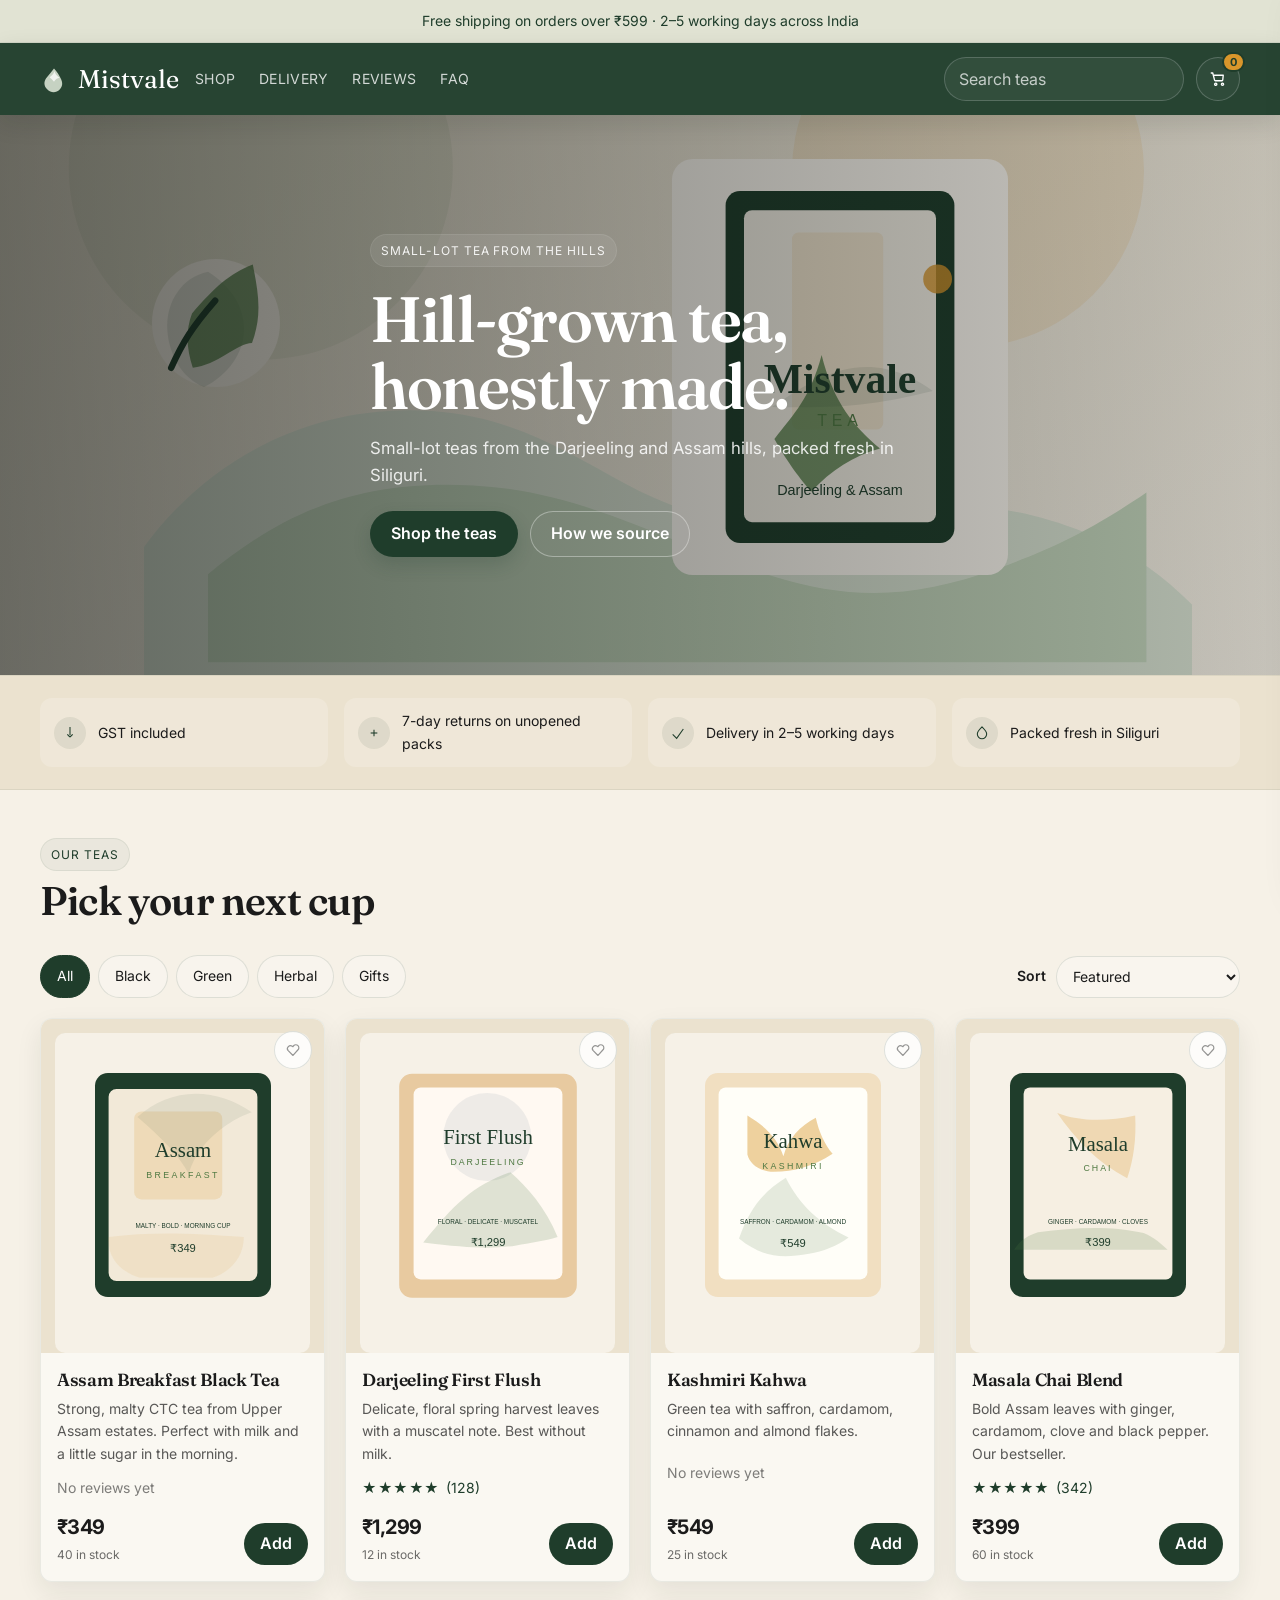
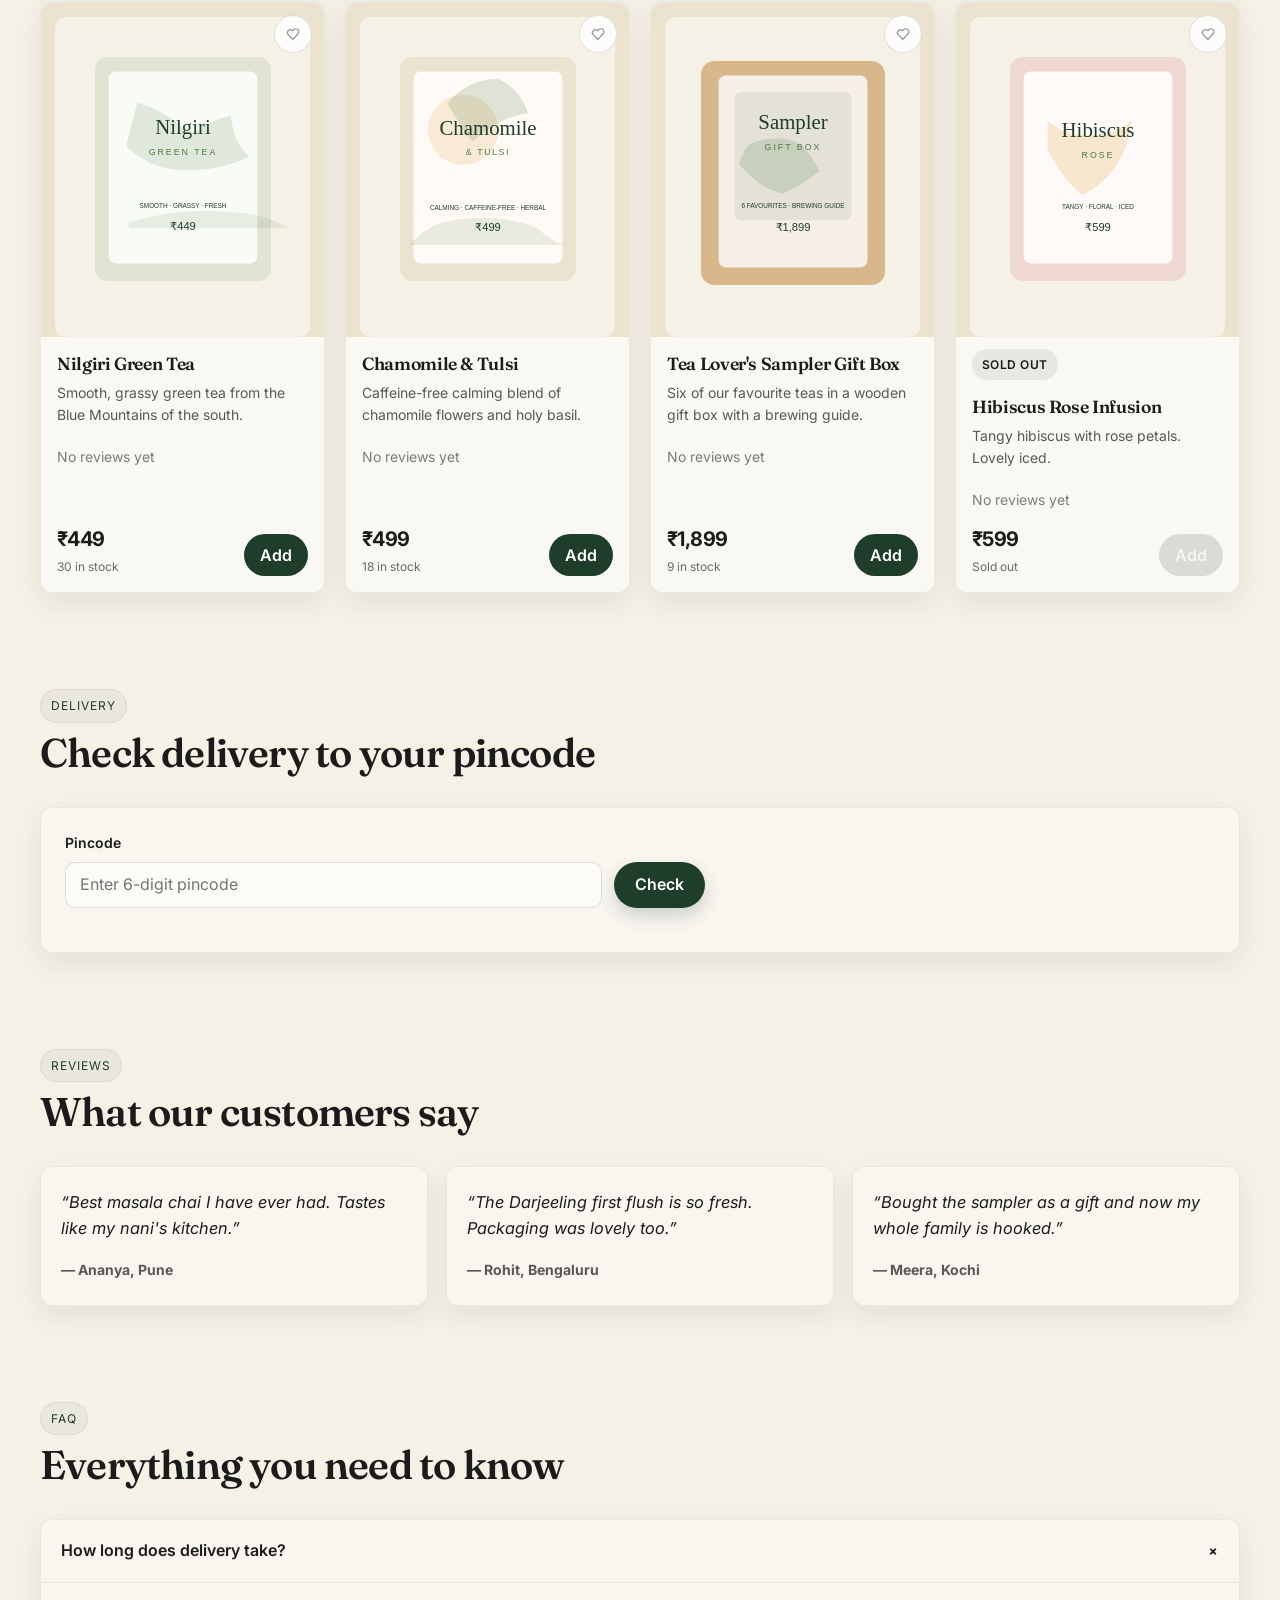
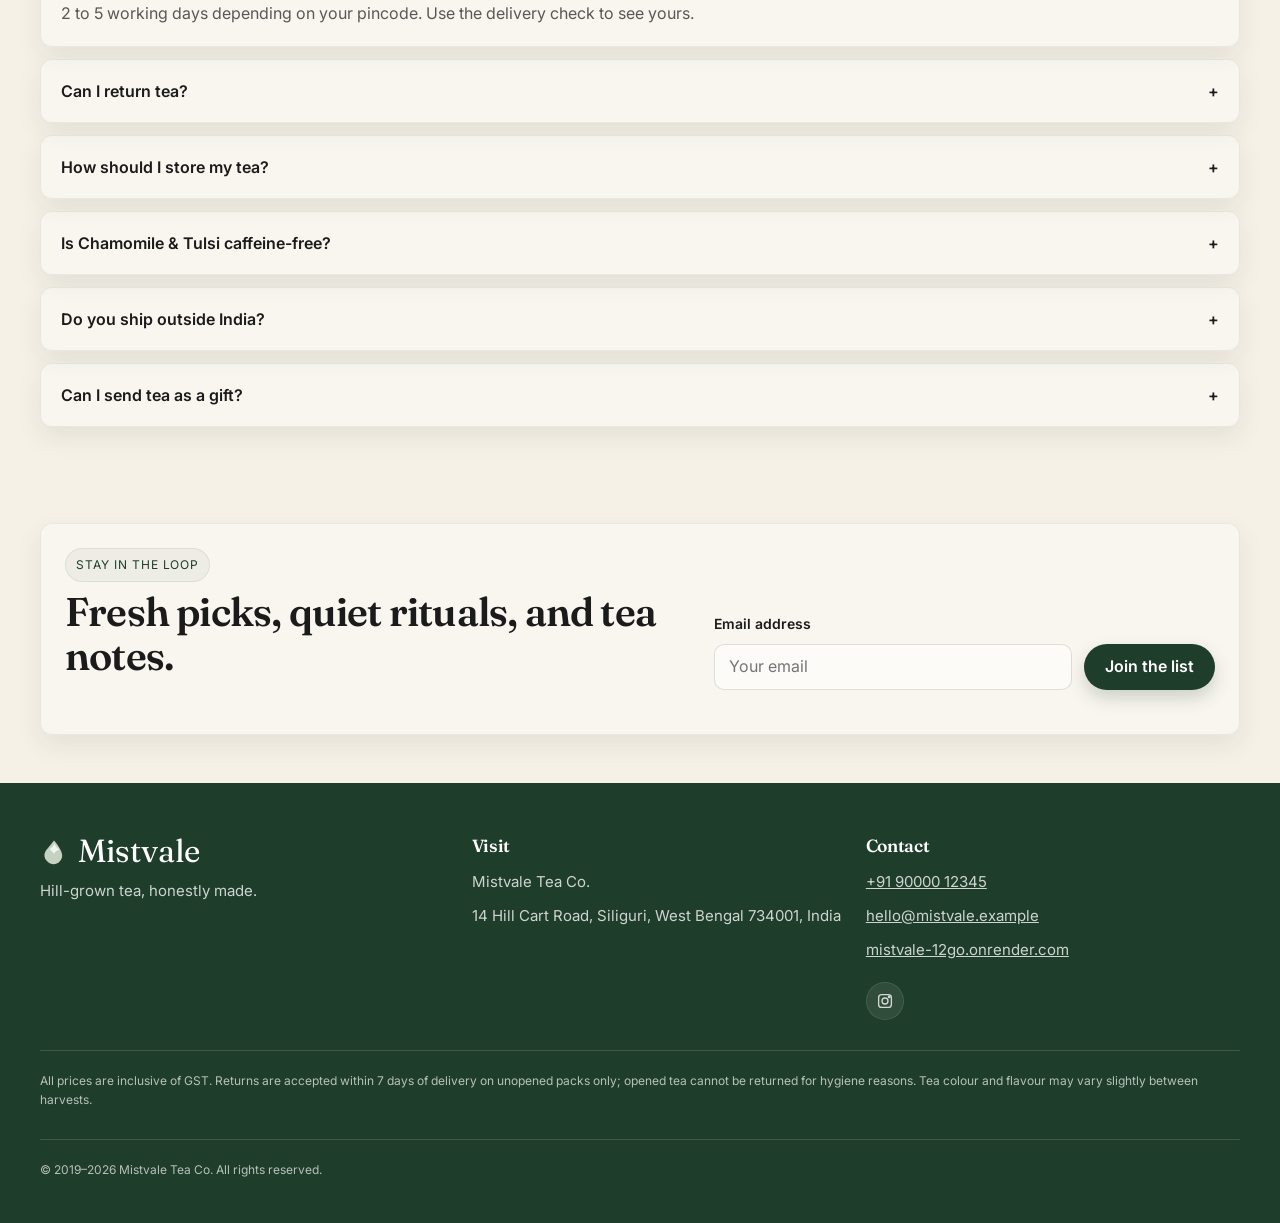
==== commit 47e32d79: "completed" ====
--- a/index.html
+++ b/index.html
@@ -5,18 +5,18 @@
   <meta name="viewport" content="width=device-width, initial-scale=1">
   <title>Mistvale Tea Co. — Hill-grown tea from Darjeeling & Assam</title>
   <meta name="description" content="Mistvale Tea Co. brings small-lot, hill-grown teas from Darjeeling and Assam to your cup. Discover black, green, herbal and gift blends made with care.">
-  <link rel="canonical" href="https://mistvale.example/">
+  <link rel="canonical" href="https://mistvale-12go.onrender.com/">
   <meta property="og:type" content="website">
   <meta property="og:title" content="Mistvale Tea Co. — Hill-grown tea from Darjeeling & Assam">
   <meta property="og:description" content="Hill-grown tea, honestly made. Small-lot teas from the Darjeeling and Assam hills, packed fresh in Siliguri.">
-  <meta property="og:url" content="https://mistvale.example/">
-  <meta property="og:image" content="https://mistvale.example/images/hero.svg">
+  <meta property="og:url" content="https://mistvale-12go.onrender.com/">
+  <meta property="og:image" content="https://mistvale-12go.onrender.com/images/hero.svg">
   <meta property="og:site_name" content="Mistvale Tea Co.">
   <meta property="og:locale" content="en_IN">
   <meta name="twitter:card" content="summary_large_image">
   <meta name="twitter:title" content="Mistvale Tea Co. — Hill-grown tea from Darjeeling & Assam">
   <meta name="twitter:description" content="Hill-grown tea, honestly made. Small-lot teas from the Darjeeling and Assam hills, packed fresh in Siliguri.">
-  <meta name="twitter:image" content="https://mistvale.example/images/hero.svg">
+  <meta name="twitter:image" content="https://mistvale-12go.onrender.com/images/hero.svg">
   <link rel="preconnect" href="https://fonts.googleapis.com">
   <link rel="preconnect" href="https://fonts.gstatic.com" crossorigin>
   <link rel="stylesheet" href="https://fonts.googleapis.com/css2?family=Fraunces:opsz,wght@9..144,400;9..144,600&family=Inter:wght@400;500;600;700&display=swap">
@@ -241,7 +241,7 @@
           <h3>Contact</h3>
           <p><a href="tel:+919000012345">+91 90000 12345</a></p>
           <p><a href="mailto:hello@mistvale.example">hello@mistvale.example</a></p>
-          <p><a href="https://mistvale.example">mistvale.example</a></p>
+          <p><a href="https://mistvale-12go.onrender.com" target="_blank" rel="noreferrer">mistvale-12go.onrender.com</a></p>
           <div class="footer-socials">
             <a class="social-link" href="https://instagram.com/mistvale.example" aria-label="Mistvale on Instagram">
               <svg width="18" height="18" viewBox="0 0 24 24" fill="none" aria-hidden="true" stroke="currentColor" stroke-width="1.8"><rect x="3.5" y="3.5" width="17" height="17" rx="4"></rect><circle cx="12" cy="12" r="4"></circle><circle cx="17.5" cy="6.5" r="1"></circle></svg>
